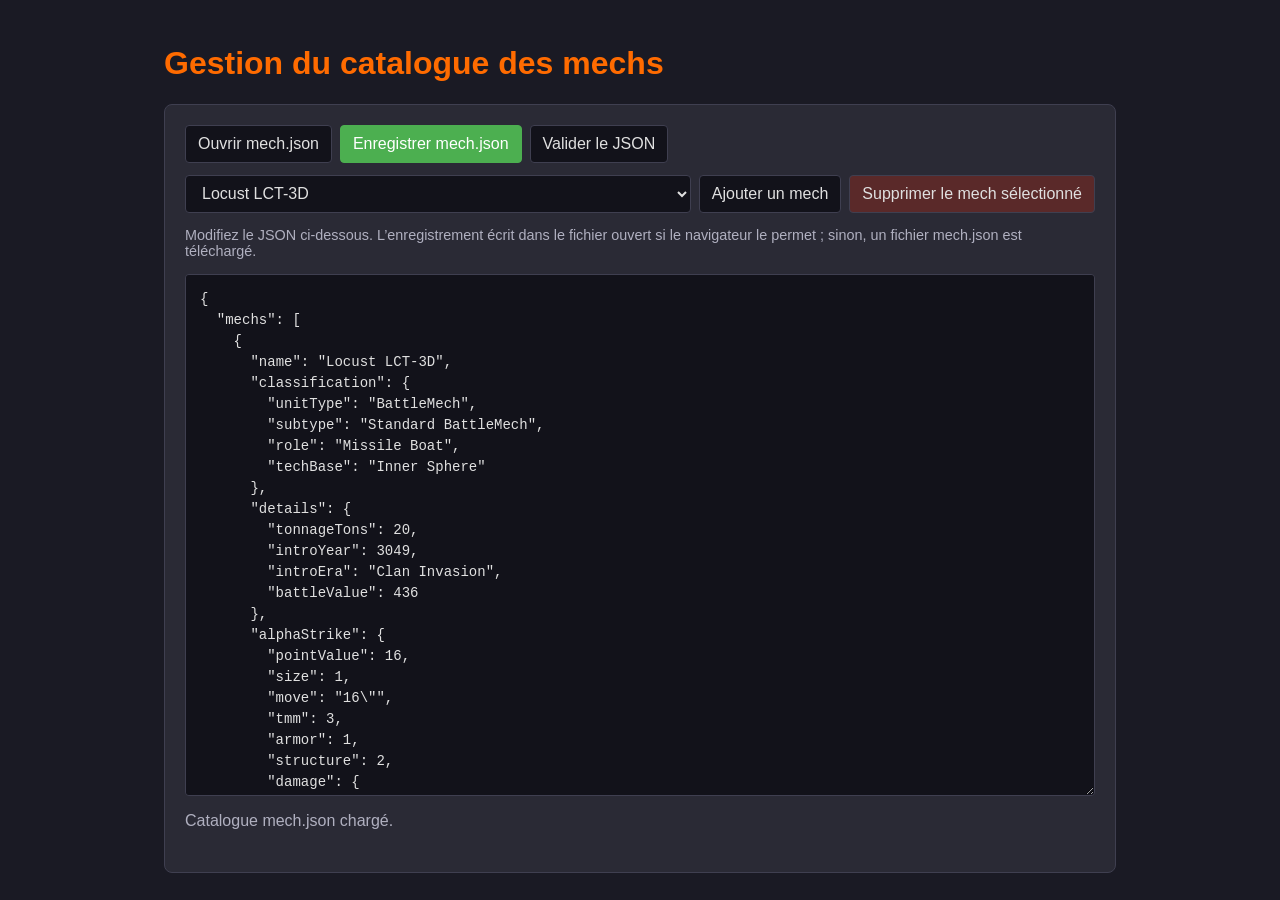
==== mech/gestionMech.html @ f8e1524c "Gestion du calcul des PV en fonction du skill" ====
<!DOCTYPE html>
<html lang="fr">
<head>
    <meta charset="UTF-8">
    <meta name="viewport" content="width=device-width, initial-scale=1.0">
    <title>Gestion du catalogue des mechs</title>
    <style>
        :root {
            color-scheme: dark;
            font-family: "Segoe UI", Tahoma, sans-serif;
            background: #1a1a24;
            color: #e0e0e0;
        }

        * { box-sizing: border-box; }

        body {
            max-width: 1000px;
            margin: 0 auto;
            padding: 24px;
        }

        h1 { color: #ff6b00; }

        .panel {
            padding: 20px;
            background: #2a2a35;
            border: 1px solid #3f3f50;
            border-radius: 8px;
        }

        .toolbar, .editor-toolbar {
            display: flex;
            flex-wrap: wrap;
            align-items: center;
            gap: 8px;
            margin-bottom: 12px;
        }

        button, select {
            min-height: 38px;
            padding: 8px 12px;
            border: 1px solid #3f3f50;
            border-radius: 4px;
            background: #12121a;
            color: #e0e0e0;
            font: inherit;
        }

        button { cursor: pointer; }
        button:hover { border-color: #ff6b00; }
        button.primary { background: #4caf50; border-color: #4caf50; color: white; }
        button.danger { background: #5a2929; }

        select { flex: 1; min-width: 220px; }

        textarea {
            display: block;
            width: 100%;
            min-height: 58vh;
            padding: 14px;
            resize: vertical;
            border: 1px solid #3f3f50;
            border-radius: 4px;
            background: #12121a;
            color: #e0e0e0;
            font: 14px/1.5 Consolas, "Courier New", monospace;
            tab-size: 2;
        }

        #status { min-height: 1.5em; color: #b0b0c0; }
        #status.error { color: #ff8a80; }
        .hint { color: #b0b0c0; font-size: 0.9em; }

        @media (max-width: 600px) {
            body { padding: 12px; }
            .panel { padding: 14px; }
        }
    </style>
</head>
<body>
    <h1>Gestion du catalogue des mechs</h1>
    <section class="panel" aria-label="Editeur du catalogue">
        <div class="toolbar">
            <button type="button" id="openButton">Ouvrir mech.json</button>
            <button type="button" id="saveButton" class="primary">Enregistrer mech.json</button>
            <button type="button" id="validateButton">Valider le JSON</button>
            <input id="fileInput" type="file" accept=".json,application/json" hidden>
        </div>
        <div class="editor-toolbar">
            <select id="mechSelect" aria-label="Mech à sélectionner">
                <option value="">Aucun mech chargé</option>
            </select>
            <button type="button" id="addButton">Ajouter un mech</button>
            <button type="button" id="removeButton" class="danger">Supprimer le mech sélectionné</button>
        </div>
        <p class="hint">Modifiez le JSON ci-dessous. L’enregistrement écrit dans le fichier ouvert si le navigateur le permet ; sinon, un fichier mech.json est téléchargé.</p>
        <textarea id="jsonEditor" spellcheck="false" aria-label="Contenu JSON du catalogue" placeholder="Ouvrez mech.json ou collez son contenu ici."></textarea>
        <p id="status" role="status" aria-live="polite"></p>
    </section>

    <script>
        const editor = document.getElementById('jsonEditor');
        const mechSelect = document.getElementById('mechSelect');
        const fileInput = document.getElementById('fileInput');
        const status = document.getElementById('status');
        let fileHandle = null;

        function setStatus(message, isError = false) {
            status.textContent = message;
            status.classList.toggle('error', isError);
        }

        function parseCatalog() {
            let catalog;
            try {
                catalog = JSON.parse(editor.value);
            } catch (error) {
                throw new Error(`JSON invalide : ${error.message}`);
            }

            if (!catalog || typeof catalog !== 'object' || Array.isArray(catalog) || !Array.isArray(catalog.mechs)) {
                throw new Error('Le fichier doit contenir un objet avec une liste "mechs".');
            }
            if (!catalog.mechs.every(mech => mech && typeof mech === 'object' && !Array.isArray(mech) && typeof mech.name === 'string')) {
                throw new Error('Chaque entrée de "mechs" doit être un objet avec un nom textuel.');
            }
            return catalog;
        }

        function refreshMechList(selectedIndex = 0) {
            const catalog = parseCatalog();
            mechSelect.replaceChildren();
            catalog.mechs.forEach((mech, index) => {
                const option = document.createElement('option');
                option.value = String(index);
                option.textContent = mech.name;
                mechSelect.appendChild(option);
            });
            if (catalog.mechs.length) {
                mechSelect.value = String(Math.min(selectedIndex, catalog.mechs.length - 1));
            } else {
                const option = document.createElement('option');
                option.value = '';
                option.textContent = 'Aucun mech dans le catalogue';
                mechSelect.appendChild(option);
            }
        }

        async function loadFile(file) {
            if (!file) return;
            editor.value = await file.text();
            try {
                refreshMechList();
                setStatus(`${file.name} chargé. Vérifiez le contenu avant de l’enregistrer.`);
            } catch (error) {
                setStatus(error.message, true);
            }
        }

        document.getElementById('openButton').addEventListener('click', async () => {
            if (window.showOpenFilePicker) {
                try {
                    [fileHandle] = await window.showOpenFilePicker({
                        multiple: false,
                        types: [{ description: 'Fichier JSON', accept: { 'application/json': ['.json'] } }]
                    });
                    await loadFile(await fileHandle.getFile());
                } catch (error) {
                    if (error.name !== 'AbortError') setStatus(`Impossible d’ouvrir le fichier : ${error.message}`, true);
                }
            } else {
                fileInput.click();
            }
        });

        fileInput.addEventListener('change', async () => {
            try {
                await loadFile(fileInput.files[0]);
                fileHandle = null;
            } catch (error) {
                setStatus(`Impossible de lire le fichier : ${error.message}`, true);
            } finally {
                fileInput.value = '';
            }
        });

        document.getElementById('validateButton').addEventListener('click', () => {
            try {
                refreshMechList(Number(mechSelect.value) || 0);
                setStatus(`JSON valide — ${parseCatalog().mechs.length} mech(s) dans le catalogue.`);
            } catch (error) {
                setStatus(error.message, true);
            }
        });

        document.getElementById('addButton').addEventListener('click', () => {
            try {
                const catalog = parseCatalog();
                catalog.mechs.push({
                    name: 'Nouveau mech',
                    classification: { unitType: '', subtype: '', role: '', techBase: '' },
                    details: { tonnageTons: 0, introYear: 0, introEra: '', battleValue: 0 },
                    alphaStrike: {
                        pointValue: 0, size: 0, move: '', tmm: 0, armor: 0, structure: 0,
                        damage: { short: 0, medium: 0, long: 0, extreme: 0 },
                        abilities: []
                    },
                    art: { imageUrl: '', source: '', alphaStrikeCardUrl: '' },
                    source: { name: '', url: '', retrievedOn: '' }
                });
                editor.value = JSON.stringify(catalog, null, 2);
                refreshMechList(catalog.mechs.length - 1);
                setStatus('Mech ajouté. Complétez ses informations puis enregistrez le fichier.');
            } catch (error) {
                setStatus(error.message, true);
            }
        });

        document.getElementById('removeButton').addEventListener('click', () => {
            try {
                const catalog = parseCatalog();
                const index = Number(mechSelect.value);
                if (!Number.isInteger(index) || index < 0 || index >= catalog.mechs.length) {
                    setStatus('Sélectionnez un mech à supprimer.', true);
                    return;
                }
                catalog.mechs.splice(index, 1);
                editor.value = JSON.stringify(catalog, null, 2);
                refreshMechList(index);
                setStatus('Mech supprimé. Enregistrez le fichier pour confirmer la modification.');
            } catch (error) {
                setStatus(error.message, true);
            }
        });

        document.getElementById('saveButton').addEventListener('click', async () => {
            let catalog;
            try {
                catalog = parseCatalog();
            } catch (error) {
                setStatus(error.message, true);
                return;
            }

            const contents = `${JSON.stringify(catalog, null, 2)}\n`;
            try {
                if (fileHandle) {
                    const writable = await fileHandle.createWritable();
                    await writable.write(contents);
                    await writable.close();
                    editor.value = contents;
                    setStatus('Fichier mech.json enregistré.');
                    return;
                }
                if (window.showSaveFilePicker) {
                    const handle = await window.showSaveFilePicker({
                        suggestedName: 'mech.json',
                        types: [{ description: 'Fichier JSON', accept: { 'application/json': ['.json'] } }]
                    });
                    const writable = await handle.createWritable();
                    await writable.write(contents);
                    await writable.close();
                    editor.value = contents;
                    setStatus('Fichier mech.json enregistré.');
                    return;
                }
            } catch (error) {
                if (error.name === 'AbortError') return;
                setStatus(`Impossible d’enregistrer le fichier : ${error.message}`, true);
                return;
            }

            const url = URL.createObjectURL(new Blob([contents], { type: 'application/json' }));
            const link = document.createElement('a');
            link.href = url;
            link.download = 'mech.json';
            link.click();
            URL.revokeObjectURL(url);
            editor.value = contents;
            setStatus('Fichier mech.json téléchargé. Remplacez le fichier du catalogue par ce téléchargement.');
        });

        if (location.protocol !== 'file:') {
            fetch('./mech.json')
                .then(response => {
                    if (!response.ok) throw new Error(`HTTP ${response.status}`);
                    return response.text();
                })
                .then(contents => {
                    editor.value = contents;
                    refreshMechList();
                    setStatus('Catalogue mech.json chargé.');
                })
                .catch(error => setStatus(`Chargement automatique impossible : ${error.message}. Ouvrez mech.json manuellement.`, true));
        }
    </script>
</body>
</html>
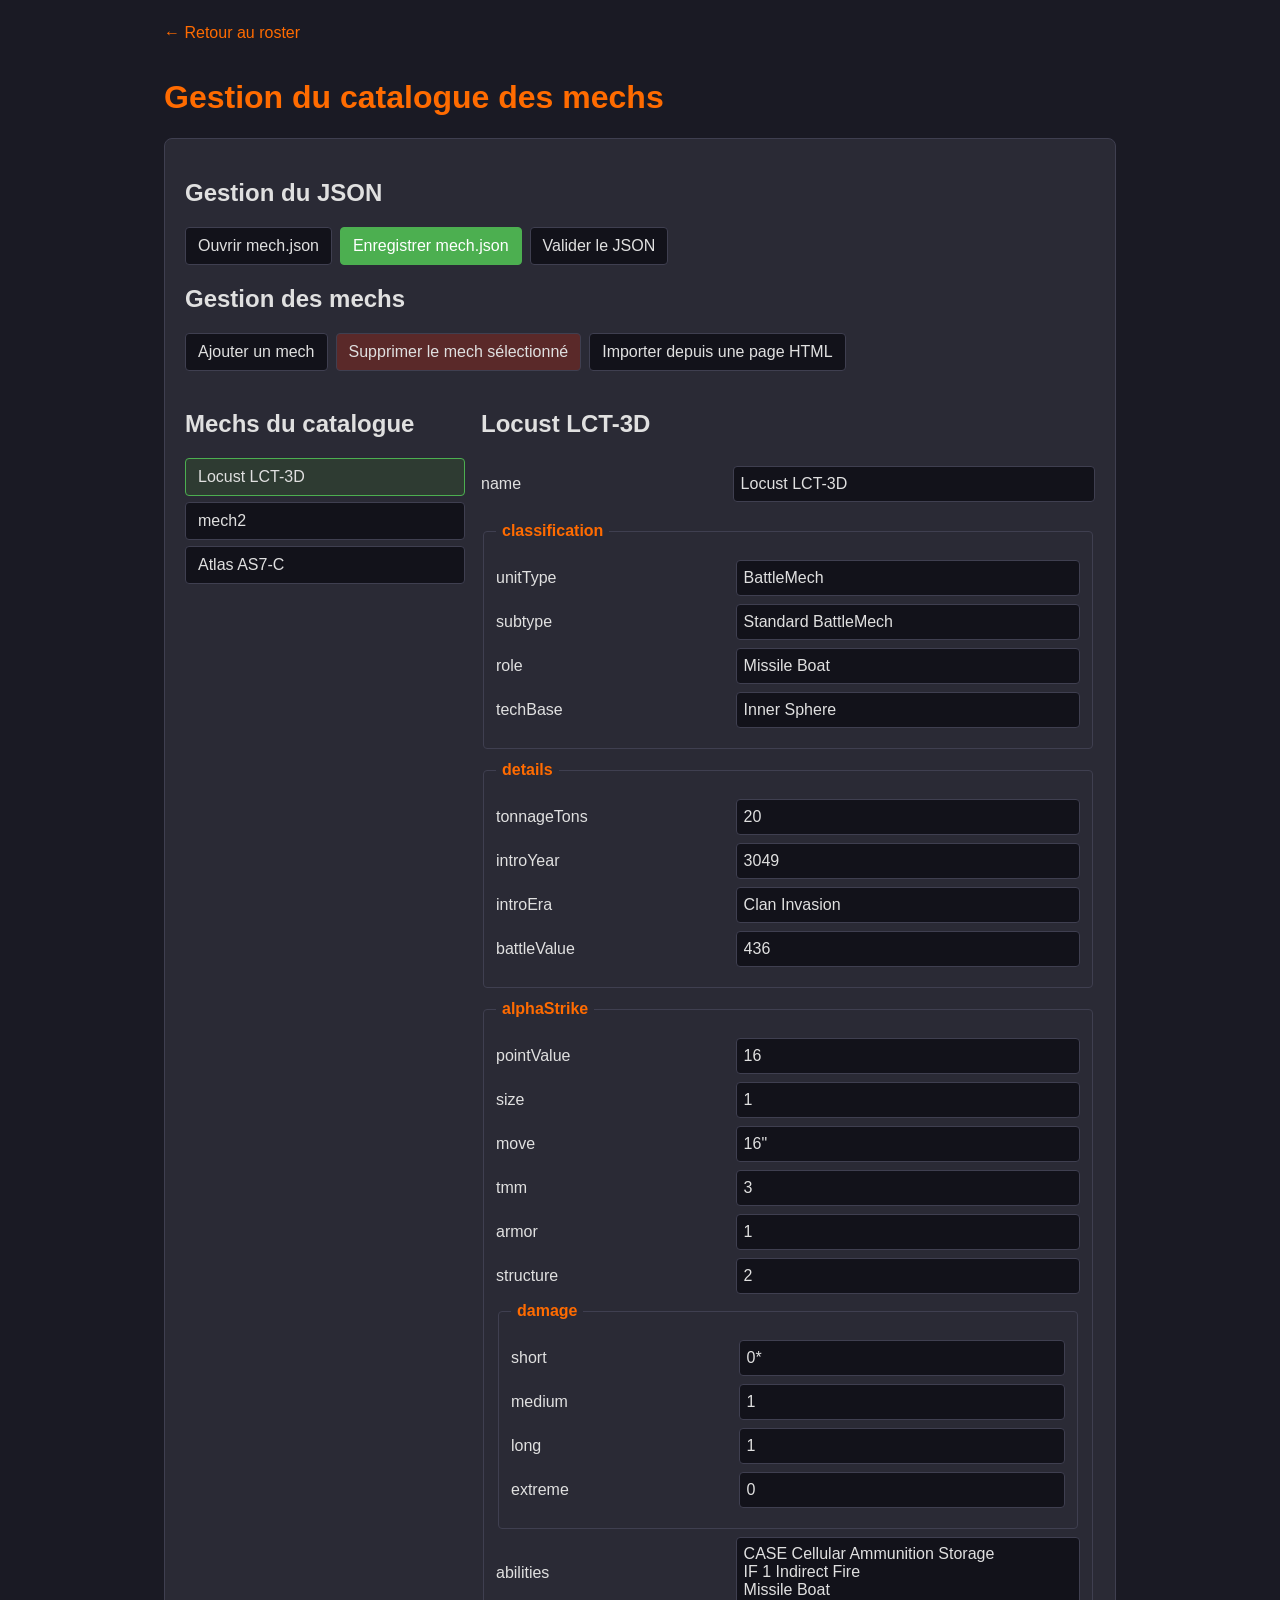
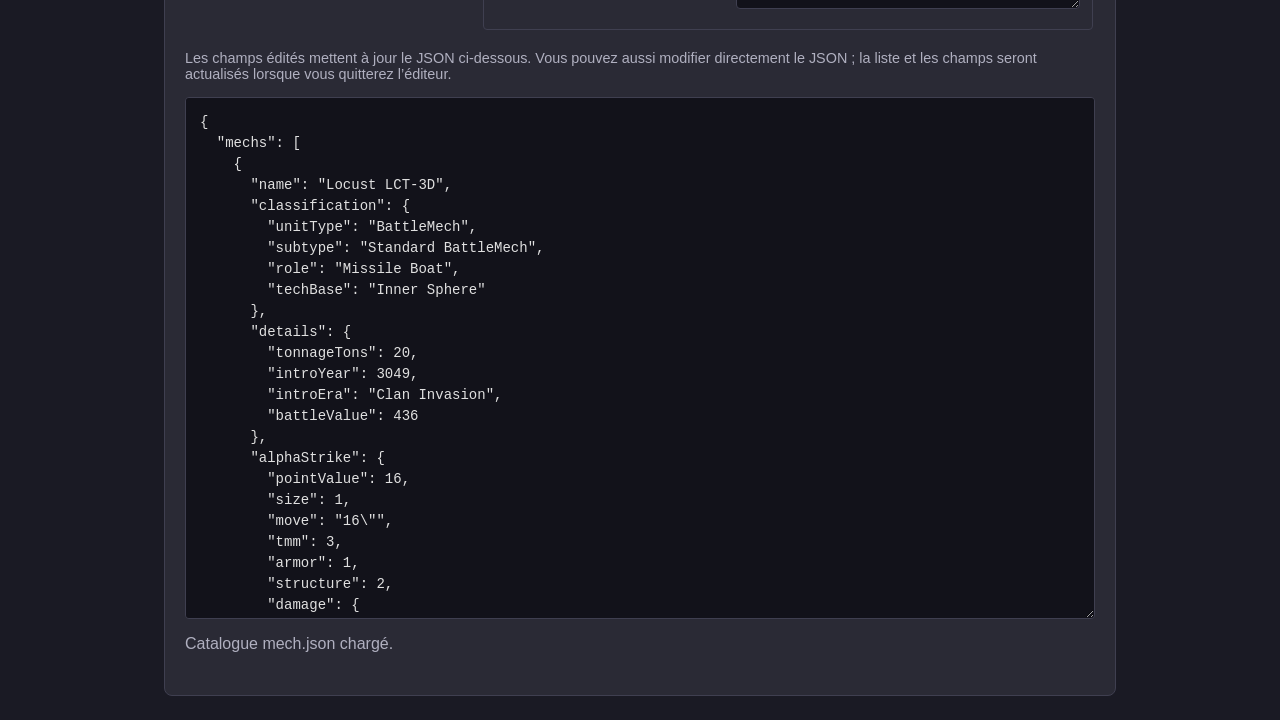
==== commit 6f74335b: "ajout gestion json pour lister les mechs" ====
--- a/mech/gestionMech.html
+++ b/mech/gestionMech.html
@@ -52,7 +52,84 @@
         button.primary { background: #4caf50; border-color: #4caf50; color: white; }
         button.danger { background: #5a2929; }
 
+        .back-link {
+            display: inline-block;
+            margin-bottom: 16px;
+            color: #ff6b00;
+            text-decoration: none;
+        }
+
+        .back-link:hover { text-decoration: underline; }
+
         select { flex: 1; min-width: 220px; }
+
+        .catalog-layout {
+            display: grid;
+            grid-template-columns: minmax(200px, 280px) minmax(0, 1fr);
+            gap: 16px;
+            margin: 20px 0;
+        }
+
+        .catalog-list {
+            display: flex;
+            flex-direction: column;
+            gap: 6px;
+            max-height: 60vh;
+            overflow-y: auto;
+        }
+
+        .catalog-list button {
+            text-align: left;
+            overflow-wrap: anywhere;
+        }
+
+        .catalog-list button[aria-pressed="true"] {
+            border-color: #4caf50;
+            background: #2e3b32;
+        }
+
+        #mechFields {
+            display: grid;
+            gap: 12px;
+            min-width: 0;
+        }
+
+        .field-group {
+            min-width: 0;
+            padding: 12px;
+            border: 1px solid #3f3f50;
+            border-radius: 4px;
+        }
+
+        .field-group legend {
+            padding: 0 6px;
+            color: #ff6b00;
+            font-weight: bold;
+        }
+
+        .field-row {
+            display: grid;
+            grid-template-columns: minmax(120px, 0.8fr) minmax(0, 1.2fr);
+            align-items: center;
+            gap: 10px;
+            margin: 8px 0;
+        }
+
+        .field-row input, .field-row textarea {
+            width: 100%;
+            min-height: 36px;
+            padding: 7px;
+            border: 1px solid #3f3f50;
+            border-radius: 4px;
+            background: #12121a;
+            color: #e0e0e0;
+            font: inherit;
+        }
+
+        .field-row textarea {
+            min-height: 72px;
+            resize: vertical;
+        }
 
         textarea {
             display: block;
@@ -75,36 +152,54 @@
         @media (max-width: 600px) {
             body { padding: 12px; }
             .panel { padding: 14px; }
+            .catalog-layout { grid-template-columns: 1fr; }
+            .catalog-list { max-height: 180px; }
+            .field-row { grid-template-columns: 1fr; gap: 4px; }
         }
     </style>
 </head>
 <body>
+    <a class="back-link" href="../index.html">← Retour au roster</a>
     <h1>Gestion du catalogue des mechs</h1>
     <section class="panel" aria-label="Editeur du catalogue">
+        <h2>Gestion du JSON</h2>
         <div class="toolbar">
             <button type="button" id="openButton">Ouvrir mech.json</button>
             <button type="button" id="saveButton" class="primary">Enregistrer mech.json</button>
             <button type="button" id="validateButton">Valider le JSON</button>
             <input id="fileInput" type="file" accept=".json,application/json" hidden>
         </div>
+        <h2>Gestion des mechs</h2>
         <div class="editor-toolbar">
-            <select id="mechSelect" aria-label="Mech à sélectionner">
-                <option value="">Aucun mech chargé</option>
-            </select>
             <button type="button" id="addButton">Ajouter un mech</button>
             <button type="button" id="removeButton" class="danger">Supprimer le mech sélectionné</button>
+            <button type="button" id="importHtmlButton">Importer depuis une page HTML</button>
+            <input id="htmlFileInput" type="file" accept=".html,.htm,text/html" hidden>
         </div>
-        <p class="hint">Modifiez le JSON ci-dessous. L’enregistrement écrit dans le fichier ouvert si le navigateur le permet ; sinon, un fichier mech.json est téléchargé.</p>
+        <div class="catalog-layout">
+            <section aria-label="Liste des mechs">
+                <h2>Mechs du catalogue</h2>
+                <div id="mechList" class="catalog-list"></div>
+            </section>
+            <section aria-label="Détails du mech sélectionné">
+                <h2 id="selectedMechTitle">Sélectionnez un mech</h2>
+                <div id="mechFields"></div>
+            </section>
+        </div>
+        <p class="hint">Les champs édités mettent à jour le JSON ci-dessous. Vous pouvez aussi modifier directement le JSON ; la liste et les champs seront actualisés lorsque vous quitterez l’éditeur.</p>
         <textarea id="jsonEditor" spellcheck="false" aria-label="Contenu JSON du catalogue" placeholder="Ouvrez mech.json ou collez son contenu ici."></textarea>
         <p id="status" role="status" aria-live="polite"></p>
     </section>
 
     <script>
         const editor = document.getElementById('jsonEditor');
-        const mechSelect = document.getElementById('mechSelect');
+        const mechList = document.getElementById('mechList');
+        const mechFields = document.getElementById('mechFields');
+        const selectedMechTitle = document.getElementById('selectedMechTitle');
         const fileInput = document.getElementById('fileInput');
         const status = document.getElementById('status');
         let fileHandle = null;
+        let selectedMechIndex = -1;
 
         function setStatus(message, isError = false) {
             status.textContent = message;
@@ -128,22 +223,126 @@
             return catalog;
         }
 
-        function refreshMechList(selectedIndex = 0) {
+        function refreshMechList(selectedIndex = selectedMechIndex, renderFields = true) {
             const catalog = parseCatalog();
-            mechSelect.replaceChildren();
+            mechList.replaceChildren();
+            selectedMechIndex = catalog.mechs.length
+                ? Math.max(0, Math.min(selectedIndex, catalog.mechs.length - 1))
+                : -1;
+
             catalog.mechs.forEach((mech, index) => {
-                const option = document.createElement('option');
-                option.value = String(index);
-                option.textContent = mech.name;
-                mechSelect.appendChild(option);
+                const button = document.createElement('button');
+                button.type = 'button';
+                button.textContent = mech.name;
+                button.setAttribute('aria-pressed', String(index === selectedMechIndex));
+                button.addEventListener('click', () => selectMech(index));
+                mechList.appendChild(button);
             });
-            if (catalog.mechs.length) {
-                mechSelect.value = String(Math.min(selectedIndex, catalog.mechs.length - 1));
-            } else {
-                const option = document.createElement('option');
-                option.value = '';
-                option.textContent = 'Aucun mech dans le catalogue';
-                mechSelect.appendChild(option);
+
+            if (renderFields) {
+                if (selectedMechIndex >= 0) {
+                    renderMechFields(catalog.mechs[selectedMechIndex]);
+                } else {
+                    selectedMechTitle.textContent = 'Aucun mech dans le catalogue';
+                    mechFields.replaceChildren();
+                }
+            }
+        }
+
+        function selectMech(index) {
+            selectedMechIndex = index;
+            refreshMechList(index);
+        }
+
+        function createField(parent, key, value, path) {
+            if (Array.isArray(value)) {
+                if (value.every(item => item === null || ['string', 'number', 'boolean'].includes(typeof item))) {
+                    const row = document.createElement('label');
+                    row.className = 'field-row';
+                    const title = document.createElement('span');
+                    title.textContent = key;
+                    const input = document.createElement('textarea');
+                    input.value = value.map(item => String(item ?? '')).join('\n');
+                    input.setAttribute('aria-label', path.join('.'));
+                    input.addEventListener('input', () =>
+                        updateField(path, input.value.trim() ? input.value.split('\n') : [], value)
+                    );
+                    row.append(title, input);
+                    parent.appendChild(row);
+                    return;
+                }
+
+                const group = document.createElement('fieldset');
+                group.className = 'field-group';
+                const legend = document.createElement('legend');
+                legend.textContent = key;
+                group.appendChild(legend);
+                value.forEach((item, index) => createField(group, `[${index}]`, item, [...path, index]));
+                parent.appendChild(group);
+                return;
+            }
+
+            if (value && typeof value === 'object') {
+                const group = document.createElement('fieldset');
+                group.className = 'field-group';
+                const legend = document.createElement('legend');
+                legend.textContent = key;
+                group.appendChild(legend);
+                Object.entries(value).forEach(([childKey, childValue]) =>
+                    createField(group, childKey, childValue, [...path, childKey])
+                );
+                parent.appendChild(group);
+                return;
+            }
+
+            const row = document.createElement('label');
+            row.className = 'field-row';
+            const title = document.createElement('span');
+            title.textContent = key;
+            const input = document.createElement('input');
+            input.type = typeof value === 'number' ? 'number' : 'text';
+            if (typeof value === 'number') input.step = 'any';
+            input.value = value === null || value === undefined ? '' : String(value);
+            input.setAttribute('aria-label', path.join('.'));
+            input.addEventListener('input', () => {
+                const nextValue = typeof value === 'number' ? Number(input.value) : input.value;
+                if (typeof value === 'number' && input.value.trim() === '') return;
+                updateField(path, nextValue);
+            });
+            row.append(title, input);
+            parent.appendChild(row);
+        }
+
+        function renderMechFields(mech) {
+            selectedMechTitle.textContent = mech.name;
+            mechFields.replaceChildren();
+            Object.entries(mech).forEach(([key, value]) => createField(mechFields, key, value, [key]));
+        }
+
+        function updateField(path, value, arrayTemplate) {
+            try {
+                const catalog = parseCatalog();
+                let target = catalog.mechs[selectedMechIndex];
+                for (let index = 0; index < path.length - 1; index++) target = target[path[index]];
+                if (arrayTemplate) {
+                    target[path[path.length - 1]] = value.map((item, index) => {
+                        const template = arrayTemplate[index] ?? arrayTemplate[0];
+                        if (typeof template === 'number') {
+                            const parsed = Number(item);
+                            return Number.isFinite(parsed) ? parsed : 0;
+                        }
+                        if (typeof template === 'boolean') return item === 'true';
+                        return item;
+                    });
+                } else {
+                    target[path[path.length - 1]] = value;
+                }
+                editor.value = `${JSON.stringify(catalog, null, 2)}\n`;
+                selectedMechTitle.textContent = catalog.mechs[selectedMechIndex].name;
+                refreshMechList(selectedMechIndex, false);
+                setStatus('Modification appliquée au JSON. Enregistrez le fichier pour la conserver.');
+            } catch (error) {
+                setStatus(error.message, true);
             }
         }
 
@@ -151,12 +350,149 @@
             if (!file) return;
             editor.value = await file.text();
             try {
-                refreshMechList();
+                refreshMechList(0);
                 setStatus(`${file.name} chargé. Vérifiez le contenu avant de l’enregistrer.`);
             } catch (error) {
                 setStatus(error.message, true);
             }
         }
+
+        function normalizeLabel(value) {
+            return value.trim().toLowerCase().replace(/[\s:_-]+/g, ' ').replace(/[：:]$/, '');
+        }
+
+        function findHtmlField(documentNode, bodyText, labels) {
+            const normalizedLabels = labels.map(normalizeLabel);
+            const elements = documentNode.querySelectorAll('th, td, dt, dd, label, strong, b, span, p');
+            for (const element of elements) {
+                const elementText = element.textContent.trim();
+                if (!normalizedLabels.includes(normalizeLabel(elementText))) continue;
+
+                const row = element.closest('tr');
+                if (row) {
+                    const cells = [...row.children];
+                    const cellIndex = cells.indexOf(element);
+                    if (cellIndex >= 0 && cells[cellIndex + 1]?.textContent.trim()) {
+                        return cells[cellIndex + 1].textContent.trim();
+                    }
+                }
+
+                const siblingValue = element.nextElementSibling?.textContent.trim();
+                if (siblingValue) return siblingValue;
+
+                const parent = element.parentElement;
+                const parentText = parent?.textContent.trim() ?? '';
+                const labelText = elementText.replace(/[.*+?^${}()|[\]\\]/g, '\\$&');
+                const parentMatch = parentText.match(new RegExp(`^${labelText}\\s*:?\\s*(.+)$`, 'i'));
+                if (parentMatch) return parentMatch[1].trim();
+            }
+
+            const escapedLabels = labels.map(label => label.replace(/[.*+?^${}()|[\]\\]/g, '\\$&'));
+            const match = bodyText.match(new RegExp(`(?:^|\\n)\\s*(?:${escapedLabels.join('|')})\\s*:?\\s*([^\\n]+)`, 'i'));
+            return match?.[1]?.trim() ?? '';
+        }
+
+        function parseImportedNumber(value) {
+            const match = String(value).match(/-?\d+(?:\.\d+)?/);
+            if (!match) return undefined;
+            const number = Number(match[0]);
+            return Number.isFinite(number) ? number : undefined;
+        }
+
+        function createMechFromHtml(contents, fileName) {
+            const parsedDocument = new DOMParser().parseFromString(contents, 'text/html');
+            const bodyText = parsedDocument.body?.innerText || parsedDocument.body?.textContent || '';
+            const title = parsedDocument.querySelector('h1, h2')?.textContent.trim()
+                || parsedDocument.querySelector('meta[property="og:title"]')?.content?.trim()
+                || parsedDocument.title.trim();
+            const name = title
+                .replace(/\s*[·|]\s*BattleTech.*$/i, '')
+                .replace(/\s*[-|]\s*Master Unit List.*$/i, '')
+                .trim();
+
+            if (!name) throw new Error('Impossible de trouver le nom du mech dans cette page HTML.');
+
+            const read = (labels, pattern) => {
+                const value = findHtmlField(parsedDocument, bodyText, labels);
+                return value ? value.match(pattern)?.[0] ?? value : '';
+            };
+            const number = (labels, pattern) => parseImportedNumber(read(labels, pattern));
+            const alphaStrike = {
+                pointValue: number(['Point Value', 'PV', 'Points de valeur'], /\d+/),
+                size: number(['Size'], /\d+/),
+                move: read(['Move', 'Movement'], /[\d./"'”’ -]+/),
+                tmm: number(['TMM'], /\d+/),
+                armor: number(['Armor', 'Armour'], /\d+/),
+                structure: number(['Structure', 'Structure Points', 'Structure (S)', 'Struct', 'STR'], /\d+/) ?? 0,
+                damage: {
+                    short: read(['Short', 'Short Range', 'Short Damage'], /[\d.*+-]+/),
+                    medium: read(['Medium', 'Medium Range', 'Medium Damage'], /[\d.*+-]+/),
+                    long: read(['Long', 'Long Range', 'Long Damage'], /[\d.*+-]+/)
+                },
+                abilities: []
+            };
+
+            const abilitiesText = findHtmlField(parsedDocument, bodyText, ['Abilities', 'Special Abilities']);
+            if (abilitiesText) {
+                alphaStrike.abilities = abilitiesText.split(/[,;\n]+/).map(value => value.trim()).filter(Boolean);
+            }
+
+            const mech = {
+                name,
+                alphaStrike,
+                source: { name: 'Import HTML', url: '', retrievedOn: new Date().toISOString().slice(0, 10) }
+            };
+            if (!Number.isFinite(alphaStrike.pointValue)) delete alphaStrike.pointValue;
+            if (!Number.isFinite(alphaStrike.size)) delete alphaStrike.size;
+            if (!Number.isFinite(alphaStrike.tmm)) delete alphaStrike.tmm;
+            if (!Number.isFinite(alphaStrike.armor)) delete alphaStrike.armor;
+            if (!Number.isFinite(alphaStrike.structure)) delete alphaStrike.structure;
+            if (!alphaStrike.move) delete alphaStrike.move;
+            for (const range of ['short', 'medium', 'long']) {
+                if (!alphaStrike.damage[range]) delete alphaStrike.damage[range];
+            }
+            if (!alphaStrike.abilities.length) delete alphaStrike.abilities;
+
+            const sourceUrl = parsedDocument.querySelector('link[rel="canonical"]')?.href;
+            if (sourceUrl) mech.source.url = sourceUrl;
+            return { mech, fileName };
+        }
+
+        document.getElementById('importHtmlButton').addEventListener('click', () => {
+            document.getElementById('htmlFileInput').click();
+        });
+
+        document.getElementById('htmlFileInput').addEventListener('change', async event => {
+            const file = event.target.files[0];
+            event.target.value = '';
+            if (!file) return;
+
+            let contents;
+            try {
+                contents = await file.text();
+            } catch (error) {
+                setStatus(`Impossible de lire la page HTML : ${error.message}`, true);
+                return;
+            }
+
+            let imported;
+            try {
+                imported = createMechFromHtml(contents, file.name);
+            } catch (error) {
+                setStatus(error.message, true);
+                return;
+            }
+
+            try {
+                const catalog = parseCatalog();
+                catalog.mechs.push(imported.mech);
+                editor.value = `${JSON.stringify(catalog, null, 2)}\n`;
+                refreshMechList(catalog.mechs.length - 1);
+                setStatus(`${imported.mech.name} importé depuis ${imported.fileName}. Vérifiez les champs extraits puis enregistrez le catalogue.`);
+            } catch (error) {
+                setStatus(`Chargez d’abord un catalogue JSON valide : ${error.message}`, true);
+            }
+        });
 
         document.getElementById('openButton').addEventListener('click', async () => {
             if (window.showOpenFilePicker) {
@@ -187,7 +523,7 @@
 
         document.getElementById('validateButton').addEventListener('click', () => {
             try {
-                refreshMechList(Number(mechSelect.value) || 0);
+                refreshMechList(selectedMechIndex);
                 setStatus(`JSON valide — ${parseCatalog().mechs.length} mech(s) dans le catalogue.`);
             } catch (error) {
                 setStatus(error.message, true);
@@ -220,7 +556,7 @@
         document.getElementById('removeButton').addEventListener('click', () => {
             try {
                 const catalog = parseCatalog();
-                const index = Number(mechSelect.value);
+                const index = selectedMechIndex;
                 if (!Number.isInteger(index) || index < 0 || index >= catalog.mechs.length) {
                     setStatus('Sélectionnez un mech à supprimer.', true);
                     return;
@@ -229,6 +565,15 @@
                 editor.value = JSON.stringify(catalog, null, 2);
                 refreshMechList(index);
                 setStatus('Mech supprimé. Enregistrez le fichier pour confirmer la modification.');
+            } catch (error) {
+                setStatus(error.message, true);
+            }
+        });
+
+        editor.addEventListener('change', () => {
+            try {
+                refreshMechList(selectedMechIndex);
+                setStatus(`JSON valide — ${parseCatalog().mechs.length} mech(s) dans le catalogue.`);
             } catch (error) {
                 setStatus(error.message, true);
             }
@@ -289,7 +634,7 @@
                 })
                 .then(contents => {
                     editor.value = contents;
-                    refreshMechList();
+                    refreshMechList(0);
                     setStatus('Catalogue mech.json chargé.');
                 })
                 .catch(error => setStatus(`Chargement automatique impossible : ${error.message}. Ouvrez mech.json manuellement.`, true));
